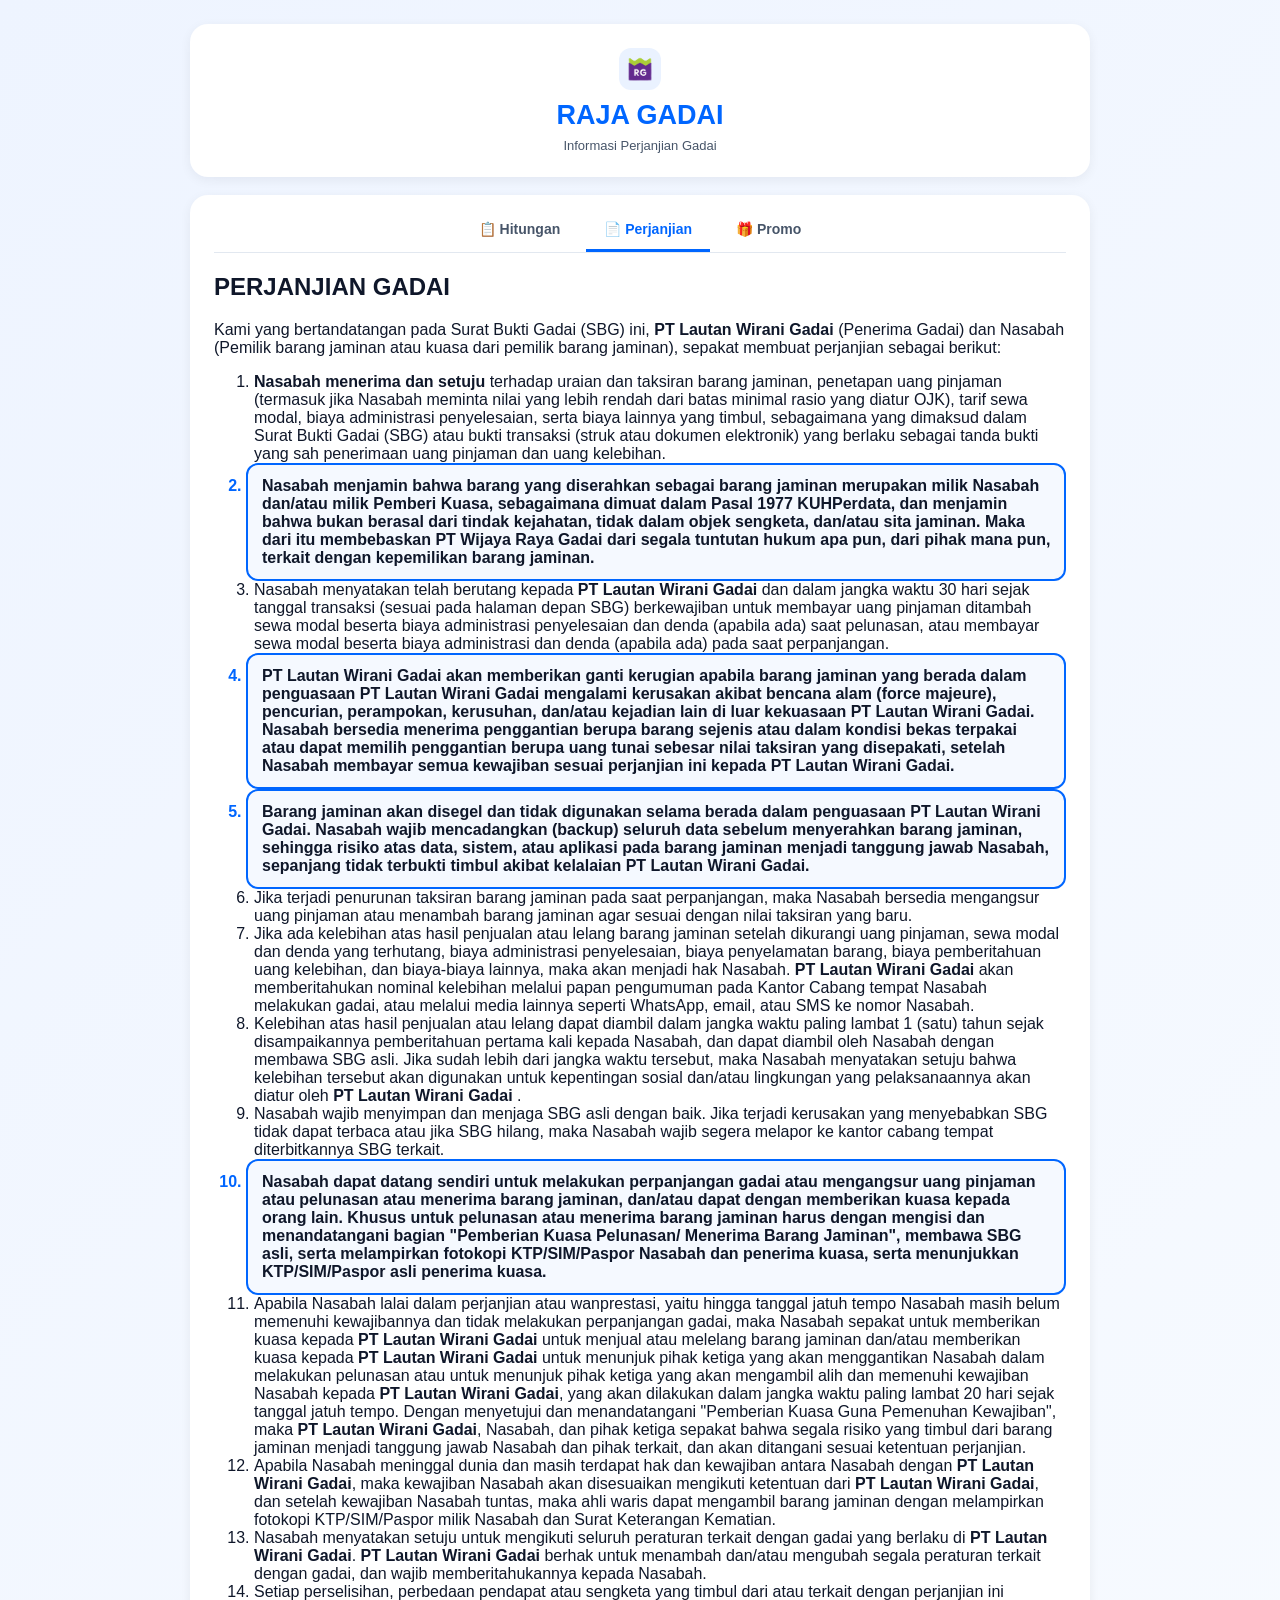
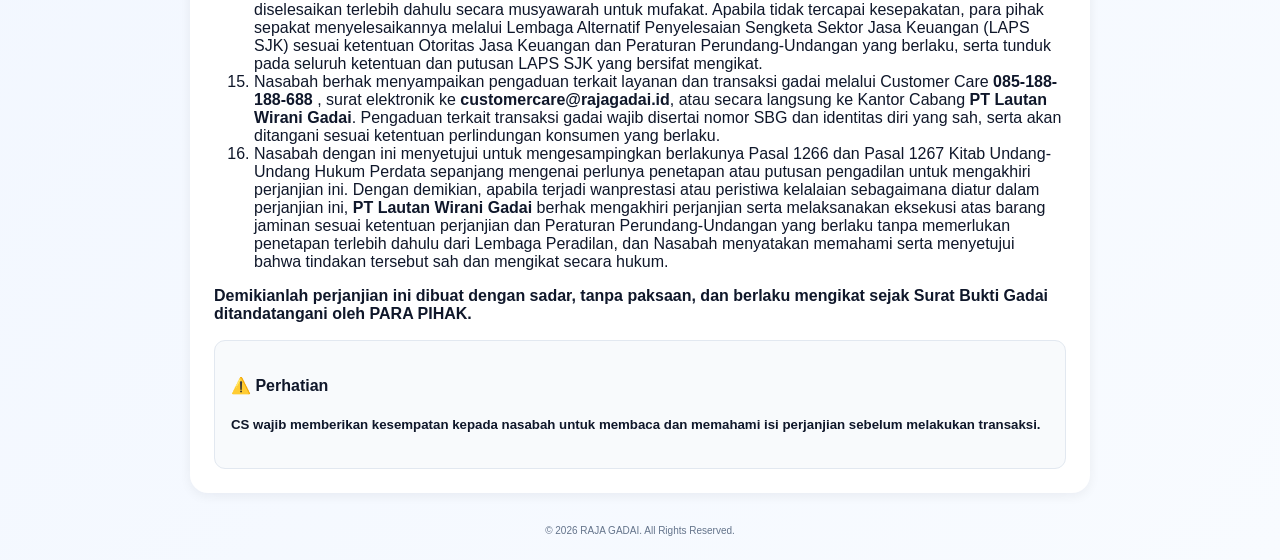
==== perjanjian.html @ 86bb8aac "menambahkan promo dan memisahkan menu" ====
<!DOCTYPE html>
<html lang="id">
<head>
  <meta charset="UTF-8" />
  <meta name="viewport" content="width=device-width, initial-scale=1.0" />

  <title>Perjanjian Gadai - Raja Gadai</title>
  <link rel="icon" href="logo.png" type="image/png" />

  <link rel="stylesheet" href="styles.css" />
</head>

<body>

  <div class="container">


    <!-- HEADER -->

    <section class="card header-card">

      <div class="brand-mark">
        <img src="logo.png" alt="Raja Gadai">
      </div>

      <h1>
        <span class="highlight">RAJA GADAI</span>
      </h1>

      <p>
        Informasi Perjanjian Gadai
      </p>

    </section>

    <!-- NAVIGATION -->

    <section class="card calculator-card">

      <div class="tabs">

        <div class="tab-navigation">

            <button
                class="tab-btn"
                onclick="window.location.href='index.html'">
                <span>📋</span>
                Hitungan
            </button>

            <button
                class="tab-btn active">
                <span>📄</span>
                Perjanjian
            </button>
            
            <button
                class="tab-btn"
                onclick="window.location.href='promo.html'">
                <span>🎁</span>
                Promo
            </button>
        </div>

      </div>

      <!-- PERJANJIAN -->

      <div class="perjanjian-info">


        <div class="perjanjian-header">
<!-- 
          <span class="perjanjian-icon">
            📄
          </span>

          <div>

            <h3>
              Perjanjian Gadai
            </h3>

            <p>
              Perjanjian antara PT Wijaya Raya Gadai
              dan Nasabah sebagaimana tercantum dalam
              Surat Bukti Gadai (SBG).
            </p>

          </div> -->

        </div>


<div class="perjanjian-document"> 

                <h2>PERJANJIAN GADAI</h2>

                <p>
                  Kami yang bertandatangan pada Surat Bukti Gadai (SBG) ini,
                  <b>PT Lautan Wirani Gadai</b> (Penerima Gadai) dan Nasabah
                  (Pemilik barang jaminan atau kuasa dari pemilik barang jaminan),
                  sepakat membuat perjanjian sebagai berikut:
                </p>

                <ol>

                  <li>
                    <strong>Nasabah menerima dan setuju</strong> terhadap uraian dan
                    taksiran barang jaminan, penetapan uang pinjaman (termasuk jika
                    Nasabah meminta nilai yang lebih rendah dari batas minimal rasio
                    yang diatur OJK), tarif sewa modal, biaya administrasi penyelesaian,
                    serta biaya lainnya yang timbul, sebagaimana yang dimaksud dalam
                    Surat Bukti Gadai (SBG) atau bukti transaksi (struk atau dokumen
                    elektronik) yang berlaku sebagai tanda bukti yang sah penerimaan
                    uang pinjaman dan uang kelebihan.
                  </li>

                  <li class="point-highlight">
                    <b>Nasabah menjamin bahwa barang yang diserahkan sebagai barang
                    jaminan merupakan milik Nasabah dan/atau milik Pemberi Kuasa,
                    sebagaimana dimuat dalam Pasal 1977 KUHPerdata, dan menjamin bahwa
                    bukan berasal dari tindak kejahatan, tidak dalam objek sengketa,
                    dan/atau sita jaminan. Maka dari itu membebaskan PT Wijaya Raya
                    Gadai dari segala tuntutan hukum apa pun, dari pihak mana pun,
                    terkait dengan kepemilikan barang jaminan.</b>
                  </li>

                  <li>
                    Nasabah menyatakan telah berutang kepada <b>PT Lautan Wirani Gadai</b> dan
                    dalam jangka waktu 30 hari sejak tanggal transaksi (sesuai pada
                    halaman depan SBG) berkewajiban untuk membayar uang pinjaman
                    ditambah sewa modal beserta biaya administrasi penyelesaian dan
                    denda (apabila ada) saat pelunasan, atau membayar sewa modal beserta
                    biaya administrasi dan denda (apabila ada) pada saat perpanjangan.
                  </li>

                  <li class="point-highlight">
                    <b><b>PT Lautan Wirani Gadai</b> akan memberikan ganti kerugian apabila barang
                    jaminan yang berada dalam penguasaan <b>PT Lautan Wirani Gadai</b> mengalami
                    kerusakan akibat bencana alam (force majeure), pencurian,
                    perampokan, kerusuhan, dan/atau kejadian lain di luar kekuasaan
                    <b>PT Lautan Wirani Gadai</b>. Nasabah bersedia menerima penggantian berupa
                    barang sejenis atau dalam kondisi bekas terpakai atau dapat memilih
                    penggantian berupa uang tunai sebesar nilai taksiran yang disepakati,
                    setelah Nasabah membayar semua kewajiban sesuai perjanjian ini
                    kepada <b>PT Lautan Wirani Gadai</b>.</b>
                  </li>

                  <li class="point-highlight">
                    <b>Barang jaminan akan disegel dan tidak digunakan selama berada dalam
                    penguasaan <b>PT Lautan Wirani Gadai</b>. Nasabah wajib mencadangkan
                    (backup) seluruh data sebelum menyerahkan barang jaminan, sehingga
                    risiko atas data, sistem, atau aplikasi pada barang jaminan menjadi
                    tanggung jawab Nasabah, sepanjang tidak terbukti timbul akibat
                    kelalaian <b>PT Lautan Wirani Gadai</b>.</b>
                  </li>

                  <li>
                    Jika terjadi penurunan taksiran barang jaminan pada saat
                    perpanjangan, maka Nasabah bersedia mengangsur uang pinjaman atau
                    menambah barang jaminan agar sesuai dengan nilai taksiran yang baru.
                  </li>

                  <li>
                    Jika ada kelebihan atas hasil penjualan atau lelang barang jaminan
                    setelah dikurangi uang pinjaman, sewa modal dan denda yang
                    terhutang, biaya administrasi penyelesaian, biaya penyelamatan
                    barang, biaya pemberitahuan uang kelebihan, dan biaya-biaya lainnya,
                    maka akan menjadi hak Nasabah. <b>PT Lautan Wirani Gadai</b> akan
                    memberitahukan nominal kelebihan melalui papan pengumuman pada
                    Kantor Cabang tempat Nasabah melakukan gadai, atau melalui media
                    lainnya seperti WhatsApp, email, atau SMS ke nomor Nasabah.
                  </li>

                  <li>
                    Kelebihan atas hasil penjualan atau lelang dapat diambil dalam
                    jangka waktu paling lambat 1 (satu) tahun sejak disampaikannya
                    pemberitahuan pertama kali kepada Nasabah, dan dapat diambil oleh
                    Nasabah dengan membawa SBG asli. Jika sudah lebih dari jangka waktu
                    tersebut, maka Nasabah menyatakan setuju bahwa kelebihan tersebut
                    akan digunakan untuk kepentingan sosial dan/atau lingkungan yang
                    pelaksanaannya akan diatur oleh <b>PT Lautan Wirani Gadai</b> .
                  </li>

                  <li>
                    Nasabah wajib menyimpan dan menjaga SBG asli dengan baik. Jika
                    terjadi kerusakan yang menyebabkan SBG tidak dapat terbaca atau
                    jika SBG hilang, maka Nasabah wajib segera melapor ke kantor cabang
                    tempat diterbitkannya SBG terkait.
                  </li>

                  <li class="point-highlight">
                    <b>Nasabah dapat datang sendiri untuk melakukan perpanjangan gadai
                    atau mengangsur uang pinjaman atau pelunasan atau menerima barang
                    jaminan, dan/atau dapat dengan memberikan kuasa kepada orang lain.
                    Khusus untuk pelunasan atau menerima barang jaminan harus dengan
                    mengisi dan menandatangani bagian "Pemberian Kuasa Pelunasan/
                    Menerima Barang Jaminan", membawa SBG asli, serta melampirkan
                    fotokopi KTP/SIM/Paspor Nasabah dan penerima kuasa, serta
                    menunjukkan KTP/SIM/Paspor asli penerima kuasa.</b>
                  </li>

                  <li>
                    Apabila Nasabah lalai dalam perjanjian atau wanprestasi, yaitu
                    hingga tanggal jatuh tempo Nasabah masih belum memenuhi
                    kewajibannya dan tidak melakukan perpanjangan gadai, maka Nasabah
                    sepakat untuk memberikan kuasa kepada <b>PT Lautan Wirani Gadai</b> untuk
                    menjual atau melelang barang jaminan dan/atau memberikan kuasa
                    kepada <b>PT Lautan Wirani Gadai</b> untuk menunjuk pihak ketiga yang akan
                    menggantikan Nasabah dalam melakukan pelunasan atau untuk menunjuk
                    pihak ketiga yang akan mengambil alih dan memenuhi kewajiban
                    Nasabah kepada <b>PT Lautan Wirani Gadai</b>, yang akan dilakukan dalam
                    jangka waktu paling lambat 20 hari sejak tanggal jatuh tempo.
                    Dengan menyetujui dan menandatangani "Pemberian Kuasa Guna
                    Pemenuhan Kewajiban", maka <b>PT Lautan Wirani Gadai</b>, Nasabah, dan
                    pihak ketiga sepakat bahwa segala risiko yang timbul dari barang
                    jaminan menjadi tanggung jawab Nasabah dan pihak terkait, dan akan
                    ditangani sesuai ketentuan perjanjian.
                  </li>

                  <li>
                    Apabila Nasabah meninggal dunia dan masih terdapat hak dan
                    kewajiban antara Nasabah dengan <b>PT Lautan Wirani Gadai</b>, maka
                    kewajiban Nasabah akan disesuaikan mengikuti ketentuan dari
                    <b>PT Lautan Wirani Gadai</b>, dan setelah kewajiban Nasabah tuntas,
                    maka ahli waris dapat mengambil barang jaminan dengan melampirkan
                    fotokopi KTP/SIM/Paspor milik Nasabah dan Surat Keterangan
                    Kematian.
                  </li>

                  <li>
                    Nasabah menyatakan setuju untuk mengikuti seluruh peraturan terkait
                    dengan gadai yang berlaku di <b>PT Lautan Wirani Gadai</b>. <b>PT Lautan Wirani Gadai</b> 
                    berhak untuk menambah dan/atau mengubah segala peraturan
                    terkait dengan gadai, dan wajib memberitahukannya kepada Nasabah.
                  </li>

                  <li>
                    Setiap perselisihan, perbedaan pendapat atau sengketa yang timbul
                    dari atau terkait dengan perjanjian ini diselesaikan terlebih dahulu
                    secara musyawarah untuk mufakat. Apabila tidak tercapai kesepakatan,
                    para pihak sepakat menyelesaikannya melalui Lembaga Alternatif
                    Penyelesaian Sengketa Sektor Jasa Keuangan (LAPS SJK) sesuai
                    ketentuan Otoritas Jasa Keuangan dan Peraturan Perundang-Undangan
                    yang berlaku, serta tunduk pada seluruh ketentuan dan putusan
                    LAPS SJK yang bersifat mengikat.
                  </li>

                  <li>
                    Nasabah berhak menyampaikan pengaduan terkait layanan dan transaksi
                    gadai melalui Customer Care <strong> 085-188-188-688 </strong>,
                    surat elektronik ke <strong>customercare@rajagadai.id</strong>,
                    atau secara langsung ke Kantor Cabang <b>PT Lautan Wirani Gadai</b>.
                    Pengaduan terkait transaksi gadai wajib disertai nomor SBG dan
                    identitas diri yang sah, serta akan ditangani sesuai ketentuan
                    perlindungan konsumen yang berlaku.
                  </li>

                  <li>
                    Nasabah dengan ini menyetujui untuk mengesampingkan berlakunya
                    Pasal 1266 dan Pasal 1267 Kitab Undang-Undang Hukum Perdata
                    sepanjang mengenai perlunya penetapan atau putusan pengadilan
                    untuk mengakhiri perjanjian ini. Dengan demikian, apabila terjadi
                    wanprestasi atau peristiwa kelalaian sebagaimana diatur dalam
                    perjanjian ini, <b>PT Lautan Wirani Gadai</b> berhak mengakhiri perjanjian
                    serta melaksanakan eksekusi atas barang jaminan sesuai ketentuan
                    perjanjian dan Peraturan Perundang-Undangan yang berlaku tanpa
                    memerlukan penetapan terlebih dahulu dari Lembaga Peradilan, dan
                    Nasabah menyatakan memahami serta menyetujui bahwa tindakan
                    tersebut sah dan mengikat secara hukum.
                  </li>

                </ol>

                <div class="perjanjian-closing">
                  <strong>
                    Demikianlah perjanjian ini dibuat dengan sadar, tanpa paksaan,
                    dan berlaku mengikat sejak Surat Bukti Gadai ditandatangani
                    oleh PARA PIHAK.
                  </strong>
                </div>
              </div>
            </div>
            <div class="info-box">
            <h4>⚠️ Perhatian</h4>
            <h5>CS wajib memberikan kesempatan kepada nasabah
              untuk membaca dan memahami isi perjanjian sebelum
              melakukan transaksi.</h5>
        </div>

    </section>


    <!-- FOOTER -->

    <div class="footer-note">
      © 2026 RAJA GADAI. All Rights Reserved.
    </div>


  </div>

</body>
</html>
---- styles.css ----
:root {
  --primary: #0066ff;
  --primary-dark: #0052cc;
  --success: #10b981;
  --warning: #f59e0b;
  --danger: #ef4444;
  --info: #3b82f6;
  --purple: #8b5cf6;
  --gray-50: #f8fafc;
  --gray-100: #f1f5f9;
  --gray-200: #e2e8f0;
  --gray-300: #cbd5e1;
  --gray-500: #64748b;
  --gray-600: #475569;
  --gray-700: #334155;
  --gray-900: #0f172a;
}

* { box-sizing: border-box; }
html, body { margin: 0; padding: 0; }
body {
  font-family: -apple-system, BlinkMacSystemFont, "Segoe UI", Roboto, "Helvetica Neue", Arial, sans-serif;
  background: linear-gradient(135deg, #eef4ff 0%, #f8fbff 100%);
  color: var(--gray-900);
  min-height: 100vh;
  padding: 24px;
}
button, input { font: inherit; }
.container { max-width: 900px; margin: 0 auto; display: grid; gap: 18px; }
.card {
  background: #fff;
  border-radius: 18px;
  padding: 24px;
  box-shadow: 0 3px 12px rgba(15, 23, 42, .06);
}
.header-card { text-align: center; padding: 24px; }
/* .brand-mark {
  width: 42px; height: 42px; margin: 0 auto 10px;
  align-items: center;
  justify-content: center;
  display: ; place-items: center; border-radius: 12px;
  background: #eaf2ff; color: var(--primary); font-weight: 800; font-size: 13px;
} */


/* =========================
   PROMO
========================= */

.promo-header {
  display: flex;
  align-items: center;
  gap: 14px;
  padding: 18px;
  margin-bottom: 18px;

  background: #f8fafc;
  border: 1px solid var(--gray-200);
  border-radius: 12px;
}

.promo-icon {
  width: 46px;
  height: 46px;

  display: flex;
  align-items: center;
  justify-content: center;

  background: #eaf2ff;
  border-radius: 12px;

  font-size: 23px;
}

.promo-header h3 {
  margin: 0 0 4px;
  font-size: 17px;
}

.promo-header p {
  margin: 0;
  color: var(--gray-600);
  font-size: 12px;
}


/* GRID */

.promo-grid {
  display: grid;
  grid-template-columns: 1fr 1fr;
  gap: 14px;
}


/* CARD */

.promo-card {
  padding: 18px;

  border-radius: 12px;
  border: 1px solid var(--gray-200);

  background: white;

  transition: transform 0.2s, box-shadow 0.2s;
}

.promo-card:hover {
  transform: translateY(-2px);

  box-shadow:
    0 4px 12px rgba(0, 0, 0, 0.08);
}


/* TOP */

.promo-card-top {
  display: flex;
  align-items: center;
  justify-content: space-between;

  margin-bottom: 12px;
}

.promo-emoji {
  font-size: 25px;
}

.promo-badge {
  padding: 5px 9px;

  border-radius: 20px;

  background: var(--gray-100);

  color: var(--gray-600);

  font-size: 10px;
  font-weight: 700;
}


/* TEXT */

.promo-card h4 {
  margin: 0 0 8px;

  font-size: 15px;
  font-weight: 700;
}

.promo-highlight {
  margin-bottom: 10px;

  font-size: 20px;
  font-weight: 700;

  color: var(--primary);
}

.promo-highlight strong {
  font-size: 24px;
}

.promo-card p {
  margin: 0;

  color: var(--gray-600);

  font-size: 12px;
  line-height: 1.6;
}


/* VARIASI CARD */

.promo-fast {
  border-left: 4px solid var(--success);
}

.promo-free {
  border-left: 4px solid var(--info);
}

.promo-late {
  border-left: 4px solid var(--warning);
}

.promo-member {
  border-left: 4px solid #8b5cf6;
}


/* INFO */

.promo-note {
  display: flex;
  gap: 12px;

  margin-top: 18px;
  padding: 15px;

  border-radius: 10px;

  background: rgba(59, 130, 246, 0.06);
  border: 1px solid rgba(59, 130, 246, 0.15);
}

.promo-note > span {
  font-size: 20px;
}

.promo-note strong {
  display: block;
  margin-bottom: 3px;

  font-size: 13px;
}

.promo-note p {
  margin: 0;

  color: var(--gray-600);

  font-size: 11px;
  line-height: 1.5;
}


/* MOBILE */

@media (max-width: 600px) {

  .promo-grid {
    grid-template-columns: 1fr;
  }

  .promo-card {
    padding: 16px;
  }

}


.brand-mark {
  width: 42px;
  height: 42px;
  margin: 0 auto 10px;

  display: flex;
  align-items: center;
  justify-content: center;

  border-radius: 12px;
  background: #eaf2ff;
}

.brand-mark img {
  width: 100%;
  height: 100%;
  object-fit: contain;
  border-radius: 10px;
}
.header-card h1 { margin: 0; font-size: 27px; font-weight: 800; }
.highlight { color: var(--primary); }
.header-card p { margin: 7px 0 0; color: var(--gray-600); font-size: 13px; }

.calculator-card { padding-top: 14px; }
.tabs { display: flex; justify-content: center; border-bottom: 1px solid var(--gray-200); }
.tab-navigation { display: flex; gap: 8px; }
.tab-btn {
  padding: 12px 18px; background: transparent; border: 0; border-bottom: 3px solid transparent;
  cursor: pointer; color: var(--gray-600); font-size: 14px; font-weight: 700; transition: .2s;
}
.tab-btn:hover { color: var(--gray-900); }
.tab-btn.active { color: var(--primary); border-bottom-color: var(--primary); }
.tab-content { opacity: 1; transition: opacity .2s; padding-top: 22px; }
.tab-content.hidden { display: none; opacity: 0; }

.form-row { display: grid; grid-template-columns: 1fr 1fr; gap: 18px; }
.form-group { margin-bottom: 22px; }
.form-group label { display: block; font-weight: 750; margin-bottom: 9px; font-size: 14px; }
.form-group input[type="text"], .form-group input[type="date"] {
  width: 100%; padding: 13px 15px; border: 1px solid var(--gray-300); border-radius: 10px;
  font-size: 16px; color: var(--gray-900); background: #fff; outline: none;
}
.form-group input:focus { border-color: var(--primary); box-shadow: 0 0 0 3px rgba(0,102,255,.10); }
.form-group input:disabled { background: var(--gray-100); color: var(--gray-700); }
.input-wrap { position: relative; }
.input-wrap > span { position: absolute; left: 14px; top: 50%; transform: translateY(-50%); font-weight: 700; color: var(--gray-600); z-index: 1; }
.input-wrap input { padding-left: 43px !important; }
.form-group small { display: block; color: var(--gray-500); font-size: 11px; margin-top: 7px; }

.category-grid { display: grid; grid-template-columns: 1fr; gap: 10px; }
.category-option {
  display: grid; grid-template-columns: 24px 30px 1fr; grid-template-rows: auto auto;
  column-gap: 8px; padding: 13px 14px; border: 2px solid var(--gray-200); border-radius: 11px;
  cursor: pointer; transition: .2s; background: #fff;
}
.category-option input { width: 18px; height: 18px; cursor: pointer; grid-row: 1 / 3; margin: 2px 0 0; }
.category-option .icon { grid-column: 2; grid-row: 1 / 3; font-size: 19px; }
.category-option .label-text { grid-column: 3; font-weight: 700; color: var(--gray-900); font-size: 13px; }
.category-option .desc { grid-column: 3; font-size: 11px; color: var(--gray-600); line-height: 1.4; margin-top: 3px; }
.category-option:has(input:checked) { border-color: var(--primary); background: rgba(0,102,255,.045); box-shadow: 0 0 0 2px rgba(0,102,255,.06); }
.category-option:has(input:checked) .label-text { color: var(--primary); }

.btn-submit {
  width: 100%; padding: 14px; background: var(--primary); color: #fff; border: 0; border-radius: 10px;
  font-weight: 800; font-size: 15px; cursor: pointer; transition: .2s; margin-top: 3px;
}
.btn-submit:hover { background: var(--primary-dark); transform: translateY(-1px); }

.tabel-info { padding: 4px 0; }
.tabel-info h3 { margin: 0; font-size: 17px; }
.table-note { color: var(--gray-500); font-size: 12px; margin: 5px 0 12px; }
.table-scroll { overflow-x: auto; }
.admin-table { width: 100%; border-collapse: collapse; }
.admin-table th, .admin-table td { padding: 11px 12px; text-align: left; border-bottom: 1px solid var(--gray-200); }
.admin-table th { background: var(--gray-50); font-weight: 750; font-size: 13px; }
.admin-table td { font-size: 13px; }

.result-section { display: none; }
.result-heading { margin-bottom: 16px; }
.eyebrow { display: block; font-size: 10px; font-weight: 800; letter-spacing: .08em; color: var(--primary); margin-bottom: 4px; }
.result-heading h2 { margin: 0; font-size: 21px; }
.result-heading p { margin: 5px 0 0; font-size: 12px; color: var(--gray-500); }

.loan-summary {
  display: grid; grid-template-columns: 1fr 1.2fr; gap: 18px; padding: 18px; background: var(--gray-50);
  border: 1px solid var(--gray-200); border-radius: 14px; margin-bottom: 14px;
}
.loan-main { display: flex; flex-direction: column; justify-content: center; }
.summary-label { display: block; font-size: 10px; color: var(--gray-500); font-weight: 800; letter-spacing: .05em; margin-bottom: 4px; }
.loan-main strong { font-size: 26px; color: var(--primary); }
.loan-main > span:last-child { color: var(--gray-600); font-size: 12px; margin-top: 3px; }
.date-summary { display: grid; grid-template-columns: 1fr 1fr; gap: 14px; }
.date-summary > div { display: flex; flex-direction: column; justify-content: center; gap: 2px; }
.date-summary strong { font-size: 12px; line-height: 1.4; }

.main-result {
  padding: 20px; border-radius: 14px; border: 1px solid rgba(16,185,129,.25); background: rgba(16,185,129,.07);
  margin-bottom: 14px;
}
.main-result-label { display: flex; align-items: center; gap: 7px; font-size: 14px; font-weight: 800; color: var(--gray-700); }
.main-result-amount { display: block; margin-top: 4px; font-size: 31px; line-height: 1.2; color: var(--success); }
.main-result p { margin: 5px 0 0; font-size: 11px; color: var(--gray-600); }

.cost-details { margin-bottom: 20px; border: 1px solid var(--gray-200); border-radius: 12px; overflow: hidden; background: #fff; }
.cost-details summary { padding: 12px 15px; cursor: pointer; font-size: 12px; font-weight: 700; color: var(--gray-700); background: var(--gray-50); }
.biaya-card { padding: 8px 15px 12px; background: #fff; }
.biaya-row { display: flex; justify-content: space-between; gap: 12px; padding: 8px 0; font-size: 12px; color: var(--gray-700); }
.biaya-total { display: flex; justify-content: space-between; gap: 12px; padding: 10px 0 2px; margin-top: 3px; border-top: 1px solid var(--gray-200); font-weight: 800; font-size: 13px; }

.skenario-title-wrap { margin: 2px 0 12px; }
.skenario-title-wrap h3 { margin: 0; font-size: 17px; }
.skenario-title-wrap p { margin: 4px 0 0; color: var(--gray-500); font-size: 11px; }
.scenario-cards { display: grid; gap: 11px; }
.scenario-card {
  position: relative; padding: 17px 18px; border-radius: 12px; display: flex; justify-content: space-between; align-items: center;
  gap: 14px; border: 1px solid transparent; box-shadow: 0 1px 3px rgba(15,23,42,.035);
}
.scenario-card.terima { border-left: 5px solid var(--success); background: rgba(16,185,129,.07); }
.scenario-card.diskon { border-left: 5px solid var(--info); background: rgba(59,130,246,.075); }
.scenario-card.perpanjang { border-left: 5px solid var(--warning); background: rgba(245,158,11,.075); }
.scenario-card.lewat { border-left: 5px solid var(--danger); background: rgba(239,68,68,.07); }
.scenario-card.pengganti { border-left: 5px solid var(--purple); background: rgba(139,92,246,.07); }
.scenario-left { min-width: 0; }
.scenario-card h4 { margin: 0 0 4px; font-size: 14px; font-weight: 800; }
.scenario-card p { margin: 0; font-size: 11px; color: var(--gray-600); line-height: 1.45; }
.scenario-date { margin-top: 4px; font-size: 10px; font-weight: 700; color: var(--gray-500); }
.scenario-right { text-align: right; flex-shrink: 0; }
.scenario-right .nominal { font-size: 18px; font-weight: 850; white-space: nowrap; color: var(--gray-900); }
.scenario-right .label { display: block; font-size: 9px; color: var(--gray-500); margin-bottom: 2px; }
.recommended { position: absolute; top: -9px; right: 14px; padding: 3px 8px; border-radius: 20px; background: var(--primary); color: #fff; font-size: 9px; font-weight: 800; }

.info-box { margin-top: 17px; padding: 14px 16px; border-radius: 11px; background: var(--gray-50); border: 1px solid var(--gray-200); }
.info-box strong { font-size: 12px; }
.info-box p { margin: 5px 0 0; font-size: 11px; line-height: 1.5; color: var(--gray-600); }
.footer-note { text-align: center; margin-top: 14px; font-size: 10px; color: var(--gray-500); }

.perjanjian-document li.point-highlight::marker {
  font-weight: 800;
  color: var(--primary);
}

.perjanjian-document li.point-highlight {
  position: relative;
  padding: 12px 12px 12px 14px;
  margin-left: -8px;
  border: 2px solid var(--primary);
  border-radius: 12px;
  background: rgba(0, 102, 255, 0.04);
}

@media (max-width: 700px) {
  body { padding: 12px; }
  .card { padding: 18px; border-radius: 15px; }
  .header-card h1 { font-size: 22px; }
  .form-row, .loan-summary { grid-template-columns: 1fr; }
  .date-summary { grid-template-columns: 1fr 1fr; }
  .loan-main strong { font-size: 24px; }
  .main-result-amount { font-size: 28px; }
}

@media (max-width: 430px) {
  .scenario-card { align-items: flex-start; }
  .scenario-right .nominal { font-size: 15px; }
  .scenario-card h4 { font-size: 13px; }
  .scenario-card p { font-size: 10.5px; }
  .date-summary { gap: 9px; }
  .date-summary strong { font-size: 11px; }
  .recommended { right: 9px; }
}
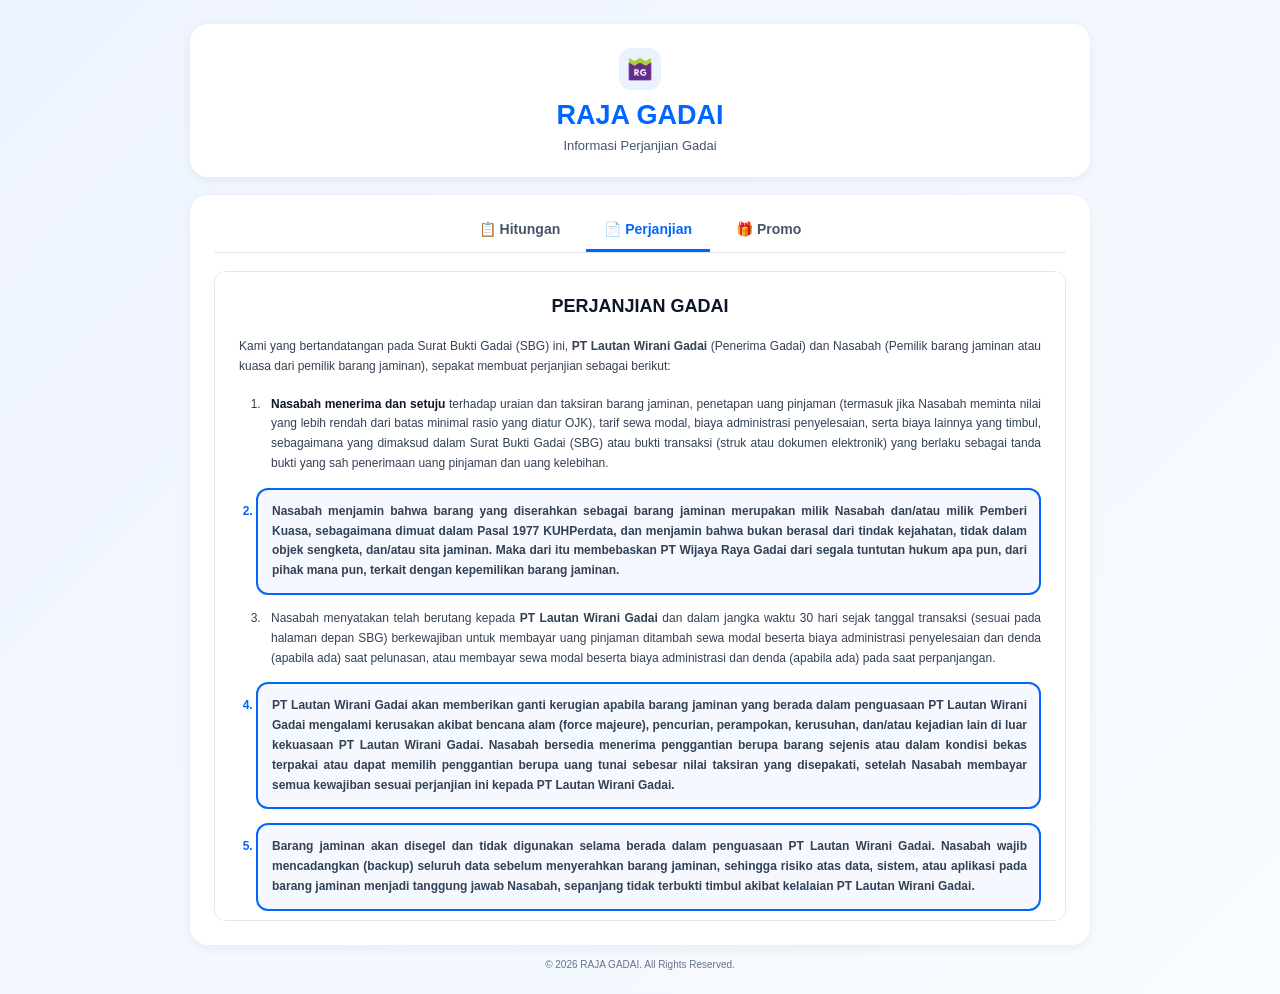
==== commit dfa0c3ea: "merapihkan semua tampilan dan perjainan" ====
--- a/perjanjian.html
+++ b/perjanjian.html
@@ -1,5 +1,6 @@
 <!DOCTYPE html>
 <html lang="id">
+
 <head>
   <meta charset="UTF-8" />
   <meta name="viewport" content="width=device-width, initial-scale=1.0" />
@@ -41,265 +42,226 @@
 
         <div class="tab-navigation">
 
-            <button
-                class="tab-btn"
-                onclick="window.location.href='index.html'">
-                <span>📋</span>
-                Hitungan
-            </button>
-
-            <button
-                class="tab-btn active">
-                <span>📄</span>
-                Perjanjian
-            </button>
-            
-            <button
-                class="tab-btn"
-                onclick="window.location.href='promo.html'">
-                <span>🎁</span>
-                Promo
-            </button>
+          <button class="tab-btn" onclick="window.location.href='index.html'">
+            <span>📋</span>
+            Hitungan
+          </button>
+
+          <button class="tab-btn active">
+            <span>📄</span>
+            Perjanjian
+          </button>
+
+          <button class="tab-btn" onclick="window.location.href='promo.html'">
+            <span>🎁</span>
+            Promo
+          </button>
         </div>
 
+      </div> <br>
+
+      <!-- PERJANJIAN -->
+      <div class="perjanjian-document">
+
+        <h2>PERJANJIAN GADAI</h2>
+
+        <p>
+          Kami yang bertandatangan pada Surat Bukti Gadai (SBG) ini,
+          <b>PT Lautan Wirani Gadai</b> (Penerima Gadai) dan Nasabah
+          (Pemilik barang jaminan atau kuasa dari pemilik barang jaminan),
+          sepakat membuat perjanjian sebagai berikut:
+        </p>
+
+        <ol>
+
+          <li>
+            <strong>Nasabah menerima dan setuju</strong> terhadap uraian dan
+            taksiran barang jaminan, penetapan uang pinjaman (termasuk jika
+            Nasabah meminta nilai yang lebih rendah dari batas minimal rasio
+            yang diatur OJK), tarif sewa modal, biaya administrasi penyelesaian,
+            serta biaya lainnya yang timbul, sebagaimana yang dimaksud dalam
+            Surat Bukti Gadai (SBG) atau bukti transaksi (struk atau dokumen
+            elektronik) yang berlaku sebagai tanda bukti yang sah penerimaan
+            uang pinjaman dan uang kelebihan.
+          </li>
+
+          <li class="point-highlight">
+            <b>Nasabah menjamin bahwa barang yang diserahkan sebagai barang
+              jaminan merupakan milik Nasabah dan/atau milik Pemberi Kuasa,
+              sebagaimana dimuat dalam Pasal 1977 KUHPerdata, dan menjamin bahwa
+              bukan berasal dari tindak kejahatan, tidak dalam objek sengketa,
+              dan/atau sita jaminan. Maka dari itu membebaskan PT Wijaya Raya
+              Gadai dari segala tuntutan hukum apa pun, dari pihak mana pun,
+              terkait dengan kepemilikan barang jaminan.</b>
+          </li>
+
+          <li>
+            Nasabah menyatakan telah berutang kepada <b>PT Lautan Wirani Gadai</b> dan
+            dalam jangka waktu 30 hari sejak tanggal transaksi (sesuai pada
+            halaman depan SBG) berkewajiban untuk membayar uang pinjaman
+            ditambah sewa modal beserta biaya administrasi penyelesaian dan
+            denda (apabila ada) saat pelunasan, atau membayar sewa modal beserta
+            biaya administrasi dan denda (apabila ada) pada saat perpanjangan.
+          </li>
+
+          <li class="point-highlight">
+            <b><b>PT Lautan Wirani Gadai</b> akan memberikan ganti kerugian apabila barang
+              jaminan yang berada dalam penguasaan <b>PT Lautan Wirani Gadai</b> mengalami
+              kerusakan akibat bencana alam (force majeure), pencurian,
+              perampokan, kerusuhan, dan/atau kejadian lain di luar kekuasaan
+              <b>PT Lautan Wirani Gadai</b>. Nasabah bersedia menerima penggantian berupa
+              barang sejenis atau dalam kondisi bekas terpakai atau dapat memilih
+              penggantian berupa uang tunai sebesar nilai taksiran yang disepakati,
+              setelah Nasabah membayar semua kewajiban sesuai perjanjian ini
+              kepada <b>PT Lautan Wirani Gadai</b>.</b>
+          </li>
+
+          <li class="point-highlight">
+            <b>Barang jaminan akan disegel dan tidak digunakan selama berada dalam
+              penguasaan <b>PT Lautan Wirani Gadai</b>. Nasabah wajib mencadangkan
+              (backup) seluruh data sebelum menyerahkan barang jaminan, sehingga
+              risiko atas data, sistem, atau aplikasi pada barang jaminan menjadi
+              tanggung jawab Nasabah, sepanjang tidak terbukti timbul akibat
+              kelalaian <b>PT Lautan Wirani Gadai</b>.</b>
+          </li>
+
+          <li>
+            Jika terjadi penurunan taksiran barang jaminan pada saat
+            perpanjangan, maka Nasabah bersedia mengangsur uang pinjaman atau
+            menambah barang jaminan agar sesuai dengan nilai taksiran yang baru.
+          </li>
+
+          <li>
+            Jika ada kelebihan atas hasil penjualan atau lelang barang jaminan
+            setelah dikurangi uang pinjaman, sewa modal dan denda yang
+            terhutang, biaya administrasi penyelesaian, biaya penyelamatan
+            barang, biaya pemberitahuan uang kelebihan, dan biaya-biaya lainnya,
+            maka akan menjadi hak Nasabah. <b>PT Lautan Wirani Gadai</b> akan
+            memberitahukan nominal kelebihan melalui papan pengumuman pada
+            Kantor Cabang tempat Nasabah melakukan gadai, atau melalui media
+            lainnya seperti WhatsApp, email, atau SMS ke nomor Nasabah.
+          </li>
+
+          <li>
+            Kelebihan atas hasil penjualan atau lelang dapat diambil dalam
+            jangka waktu paling lambat 1 (satu) tahun sejak disampaikannya
+            pemberitahuan pertama kali kepada Nasabah, dan dapat diambil oleh
+            Nasabah dengan membawa SBG asli. Jika sudah lebih dari jangka waktu
+            tersebut, maka Nasabah menyatakan setuju bahwa kelebihan tersebut
+            akan digunakan untuk kepentingan sosial dan/atau lingkungan yang
+            pelaksanaannya akan diatur oleh <b>PT Lautan Wirani Gadai</b> .
+          </li>
+
+          <li>
+            Nasabah wajib menyimpan dan menjaga SBG asli dengan baik. Jika
+            terjadi kerusakan yang menyebabkan SBG tidak dapat terbaca atau
+            jika SBG hilang, maka Nasabah wajib segera melapor ke kantor cabang
+            tempat diterbitkannya SBG terkait.
+          </li>
+
+          <li class="point-highlight">
+            <b>Nasabah dapat datang sendiri untuk melakukan perpanjangan gadai
+              atau mengangsur uang pinjaman atau pelunasan atau menerima barang
+              jaminan, dan/atau dapat dengan memberikan kuasa kepada orang lain.
+              Khusus untuk pelunasan atau menerima barang jaminan harus dengan
+              mengisi dan menandatangani bagian "Pemberian Kuasa Pelunasan/
+              Menerima Barang Jaminan", membawa SBG asli, serta melampirkan
+              fotokopi KTP/SIM/Paspor Nasabah dan penerima kuasa, serta
+              menunjukkan KTP/SIM/Paspor asli penerima kuasa.</b>
+          </li>
+
+          <li>
+            Apabila Nasabah lalai dalam perjanjian atau wanprestasi, yaitu
+            hingga tanggal jatuh tempo Nasabah masih belum memenuhi
+            kewajibannya dan tidak melakukan perpanjangan gadai, maka Nasabah
+            sepakat untuk memberikan kuasa kepada <b>PT Lautan Wirani Gadai</b> untuk
+            menjual atau melelang barang jaminan dan/atau memberikan kuasa
+            kepada <b>PT Lautan Wirani Gadai</b> untuk menunjuk pihak ketiga yang akan
+            menggantikan Nasabah dalam melakukan pelunasan atau untuk menunjuk
+            pihak ketiga yang akan mengambil alih dan memenuhi kewajiban
+            Nasabah kepada <b>PT Lautan Wirani Gadai</b>, yang akan dilakukan dalam
+            jangka waktu paling lambat 20 hari sejak tanggal jatuh tempo.
+            Dengan menyetujui dan menandatangani "Pemberian Kuasa Guna
+            Pemenuhan Kewajiban", maka <b>PT Lautan Wirani Gadai</b>, Nasabah, dan
+            pihak ketiga sepakat bahwa segala risiko yang timbul dari barang
+            jaminan menjadi tanggung jawab Nasabah dan pihak terkait, dan akan
+            ditangani sesuai ketentuan perjanjian.
+          </li>
+
+          <li>
+            Apabila Nasabah meninggal dunia dan masih terdapat hak dan
+            kewajiban antara Nasabah dengan <b>PT Lautan Wirani Gadai</b>, maka
+            kewajiban Nasabah akan disesuaikan mengikuti ketentuan dari
+            <b>PT Lautan Wirani Gadai</b>, dan setelah kewajiban Nasabah tuntas,
+            maka ahli waris dapat mengambil barang jaminan dengan melampirkan
+            fotokopi KTP/SIM/Paspor milik Nasabah dan Surat Keterangan
+            Kematian.
+          </li>
+
+          <li>
+            Nasabah menyatakan setuju untuk mengikuti seluruh peraturan terkait
+            dengan gadai yang berlaku di <b>PT Lautan Wirani Gadai</b>. <b>PT Lautan Wirani Gadai</b>
+            berhak untuk menambah dan/atau mengubah segala peraturan
+            terkait dengan gadai, dan wajib memberitahukannya kepada Nasabah.
+          </li>
+
+          <li>
+            Setiap perselisihan, perbedaan pendapat atau sengketa yang timbul
+            dari atau terkait dengan perjanjian ini diselesaikan terlebih dahulu
+            secara musyawarah untuk mufakat. Apabila tidak tercapai kesepakatan,
+            para pihak sepakat menyelesaikannya melalui Lembaga Alternatif
+            Penyelesaian Sengketa Sektor Jasa Keuangan (LAPS SJK) sesuai
+            ketentuan Otoritas Jasa Keuangan dan Peraturan Perundang-Undangan
+            yang berlaku, serta tunduk pada seluruh ketentuan dan putusan
+            LAPS SJK yang bersifat mengikat.
+          </li>
+
+          <li>
+            Nasabah berhak menyampaikan pengaduan terkait layanan dan transaksi
+            gadai melalui Customer Care <strong> 085-188-188-688 </strong>,
+            surat elektronik ke <strong>customercare@rajagadai.id</strong>,
+            atau secara langsung ke Kantor Cabang <b>PT Lautan Wirani Gadai</b>.
+            Pengaduan terkait transaksi gadai wajib disertai nomor SBG dan
+            identitas diri yang sah, serta akan ditangani sesuai ketentuan
+            perlindungan konsumen yang berlaku.
+          </li>
+
+          <li>
+            Nasabah dengan ini menyetujui untuk mengesampingkan berlakunya
+            Pasal 1266 dan Pasal 1267 Kitab Undang-Undang Hukum Perdata
+            sepanjang mengenai perlunya penetapan atau putusan pengadilan
+            untuk mengakhiri perjanjian ini. Dengan demikian, apabila terjadi
+            wanprestasi atau peristiwa kelalaian sebagaimana diatur dalam
+            perjanjian ini, <b>PT Lautan Wirani Gadai</b> berhak mengakhiri perjanjian
+            serta melaksanakan eksekusi atas barang jaminan sesuai ketentuan
+            perjanjian dan Peraturan Perundang-Undangan yang berlaku tanpa
+            memerlukan penetapan terlebih dahulu dari Lembaga Peradilan, dan
+            Nasabah menyatakan memahami serta menyetujui bahwa tindakan
+            tersebut sah dan mengikat secara hukum.
+          </li>
+
+        </ol>
+
+        <div class="perjanjian-closing">
+          <strong>
+            Demikianlah perjanjian ini dibuat dengan sadar, tanpa paksaan,
+            dan berlaku mengikat sejak Surat Bukti Gadai ditandatangani
+            oleh PARA PIHAK.
+          </strong>
+        </div>
       </div>
-
-      <!-- PERJANJIAN -->
-
-      <div class="perjanjian-info">
-
-
-        <div class="perjanjian-header">
-<!-- 
-          <span class="perjanjian-icon">
-            📄
-          </span>
-
-          <div>
-
-            <h3>
-              Perjanjian Gadai
-            </h3>
-
-            <p>
-              Perjanjian antara PT Wijaya Raya Gadai
-              dan Nasabah sebagaimana tercantum dalam
-              Surat Bukti Gadai (SBG).
-            </p>
-
-          </div> -->
-
-        </div>
-
-
-<div class="perjanjian-document"> 
-
-                <h2>PERJANJIAN GADAI</h2>
-
-                <p>
-                  Kami yang bertandatangan pada Surat Bukti Gadai (SBG) ini,
-                  <b>PT Lautan Wirani Gadai</b> (Penerima Gadai) dan Nasabah
-                  (Pemilik barang jaminan atau kuasa dari pemilik barang jaminan),
-                  sepakat membuat perjanjian sebagai berikut:
-                </p>
-
-                <ol>
-
-                  <li>
-                    <strong>Nasabah menerima dan setuju</strong> terhadap uraian dan
-                    taksiran barang jaminan, penetapan uang pinjaman (termasuk jika
-                    Nasabah meminta nilai yang lebih rendah dari batas minimal rasio
-                    yang diatur OJK), tarif sewa modal, biaya administrasi penyelesaian,
-                    serta biaya lainnya yang timbul, sebagaimana yang dimaksud dalam
-                    Surat Bukti Gadai (SBG) atau bukti transaksi (struk atau dokumen
-                    elektronik) yang berlaku sebagai tanda bukti yang sah penerimaan
-                    uang pinjaman dan uang kelebihan.
-                  </li>
-
-                  <li class="point-highlight">
-                    <b>Nasabah menjamin bahwa barang yang diserahkan sebagai barang
-                    jaminan merupakan milik Nasabah dan/atau milik Pemberi Kuasa,
-                    sebagaimana dimuat dalam Pasal 1977 KUHPerdata, dan menjamin bahwa
-                    bukan berasal dari tindak kejahatan, tidak dalam objek sengketa,
-                    dan/atau sita jaminan. Maka dari itu membebaskan PT Wijaya Raya
-                    Gadai dari segala tuntutan hukum apa pun, dari pihak mana pun,
-                    terkait dengan kepemilikan barang jaminan.</b>
-                  </li>
-
-                  <li>
-                    Nasabah menyatakan telah berutang kepada <b>PT Lautan Wirani Gadai</b> dan
-                    dalam jangka waktu 30 hari sejak tanggal transaksi (sesuai pada
-                    halaman depan SBG) berkewajiban untuk membayar uang pinjaman
-                    ditambah sewa modal beserta biaya administrasi penyelesaian dan
-                    denda (apabila ada) saat pelunasan, atau membayar sewa modal beserta
-                    biaya administrasi dan denda (apabila ada) pada saat perpanjangan.
-                  </li>
-
-                  <li class="point-highlight">
-                    <b><b>PT Lautan Wirani Gadai</b> akan memberikan ganti kerugian apabila barang
-                    jaminan yang berada dalam penguasaan <b>PT Lautan Wirani Gadai</b> mengalami
-                    kerusakan akibat bencana alam (force majeure), pencurian,
-                    perampokan, kerusuhan, dan/atau kejadian lain di luar kekuasaan
-                    <b>PT Lautan Wirani Gadai</b>. Nasabah bersedia menerima penggantian berupa
-                    barang sejenis atau dalam kondisi bekas terpakai atau dapat memilih
-                    penggantian berupa uang tunai sebesar nilai taksiran yang disepakati,
-                    setelah Nasabah membayar semua kewajiban sesuai perjanjian ini
-                    kepada <b>PT Lautan Wirani Gadai</b>.</b>
-                  </li>
-
-                  <li class="point-highlight">
-                    <b>Barang jaminan akan disegel dan tidak digunakan selama berada dalam
-                    penguasaan <b>PT Lautan Wirani Gadai</b>. Nasabah wajib mencadangkan
-                    (backup) seluruh data sebelum menyerahkan barang jaminan, sehingga
-                    risiko atas data, sistem, atau aplikasi pada barang jaminan menjadi
-                    tanggung jawab Nasabah, sepanjang tidak terbukti timbul akibat
-                    kelalaian <b>PT Lautan Wirani Gadai</b>.</b>
-                  </li>
-
-                  <li>
-                    Jika terjadi penurunan taksiran barang jaminan pada saat
-                    perpanjangan, maka Nasabah bersedia mengangsur uang pinjaman atau
-                    menambah barang jaminan agar sesuai dengan nilai taksiran yang baru.
-                  </li>
-
-                  <li>
-                    Jika ada kelebihan atas hasil penjualan atau lelang barang jaminan
-                    setelah dikurangi uang pinjaman, sewa modal dan denda yang
-                    terhutang, biaya administrasi penyelesaian, biaya penyelamatan
-                    barang, biaya pemberitahuan uang kelebihan, dan biaya-biaya lainnya,
-                    maka akan menjadi hak Nasabah. <b>PT Lautan Wirani Gadai</b> akan
-                    memberitahukan nominal kelebihan melalui papan pengumuman pada
-                    Kantor Cabang tempat Nasabah melakukan gadai, atau melalui media
-                    lainnya seperti WhatsApp, email, atau SMS ke nomor Nasabah.
-                  </li>
-
-                  <li>
-                    Kelebihan atas hasil penjualan atau lelang dapat diambil dalam
-                    jangka waktu paling lambat 1 (satu) tahun sejak disampaikannya
-                    pemberitahuan pertama kali kepada Nasabah, dan dapat diambil oleh
-                    Nasabah dengan membawa SBG asli. Jika sudah lebih dari jangka waktu
-                    tersebut, maka Nasabah menyatakan setuju bahwa kelebihan tersebut
-                    akan digunakan untuk kepentingan sosial dan/atau lingkungan yang
-                    pelaksanaannya akan diatur oleh <b>PT Lautan Wirani Gadai</b> .
-                  </li>
-
-                  <li>
-                    Nasabah wajib menyimpan dan menjaga SBG asli dengan baik. Jika
-                    terjadi kerusakan yang menyebabkan SBG tidak dapat terbaca atau
-                    jika SBG hilang, maka Nasabah wajib segera melapor ke kantor cabang
-                    tempat diterbitkannya SBG terkait.
-                  </li>
-
-                  <li class="point-highlight">
-                    <b>Nasabah dapat datang sendiri untuk melakukan perpanjangan gadai
-                    atau mengangsur uang pinjaman atau pelunasan atau menerima barang
-                    jaminan, dan/atau dapat dengan memberikan kuasa kepada orang lain.
-                    Khusus untuk pelunasan atau menerima barang jaminan harus dengan
-                    mengisi dan menandatangani bagian "Pemberian Kuasa Pelunasan/
-                    Menerima Barang Jaminan", membawa SBG asli, serta melampirkan
-                    fotokopi KTP/SIM/Paspor Nasabah dan penerima kuasa, serta
-                    menunjukkan KTP/SIM/Paspor asli penerima kuasa.</b>
-                  </li>
-
-                  <li>
-                    Apabila Nasabah lalai dalam perjanjian atau wanprestasi, yaitu
-                    hingga tanggal jatuh tempo Nasabah masih belum memenuhi
-                    kewajibannya dan tidak melakukan perpanjangan gadai, maka Nasabah
-                    sepakat untuk memberikan kuasa kepada <b>PT Lautan Wirani Gadai</b> untuk
-                    menjual atau melelang barang jaminan dan/atau memberikan kuasa
-                    kepada <b>PT Lautan Wirani Gadai</b> untuk menunjuk pihak ketiga yang akan
-                    menggantikan Nasabah dalam melakukan pelunasan atau untuk menunjuk
-                    pihak ketiga yang akan mengambil alih dan memenuhi kewajiban
-                    Nasabah kepada <b>PT Lautan Wirani Gadai</b>, yang akan dilakukan dalam
-                    jangka waktu paling lambat 20 hari sejak tanggal jatuh tempo.
-                    Dengan menyetujui dan menandatangani "Pemberian Kuasa Guna
-                    Pemenuhan Kewajiban", maka <b>PT Lautan Wirani Gadai</b>, Nasabah, dan
-                    pihak ketiga sepakat bahwa segala risiko yang timbul dari barang
-                    jaminan menjadi tanggung jawab Nasabah dan pihak terkait, dan akan
-                    ditangani sesuai ketentuan perjanjian.
-                  </li>
-
-                  <li>
-                    Apabila Nasabah meninggal dunia dan masih terdapat hak dan
-                    kewajiban antara Nasabah dengan <b>PT Lautan Wirani Gadai</b>, maka
-                    kewajiban Nasabah akan disesuaikan mengikuti ketentuan dari
-                    <b>PT Lautan Wirani Gadai</b>, dan setelah kewajiban Nasabah tuntas,
-                    maka ahli waris dapat mengambil barang jaminan dengan melampirkan
-                    fotokopi KTP/SIM/Paspor milik Nasabah dan Surat Keterangan
-                    Kematian.
-                  </li>
-
-                  <li>
-                    Nasabah menyatakan setuju untuk mengikuti seluruh peraturan terkait
-                    dengan gadai yang berlaku di <b>PT Lautan Wirani Gadai</b>. <b>PT Lautan Wirani Gadai</b> 
-                    berhak untuk menambah dan/atau mengubah segala peraturan
-                    terkait dengan gadai, dan wajib memberitahukannya kepada Nasabah.
-                  </li>
-
-                  <li>
-                    Setiap perselisihan, perbedaan pendapat atau sengketa yang timbul
-                    dari atau terkait dengan perjanjian ini diselesaikan terlebih dahulu
-                    secara musyawarah untuk mufakat. Apabila tidak tercapai kesepakatan,
-                    para pihak sepakat menyelesaikannya melalui Lembaga Alternatif
-                    Penyelesaian Sengketa Sektor Jasa Keuangan (LAPS SJK) sesuai
-                    ketentuan Otoritas Jasa Keuangan dan Peraturan Perundang-Undangan
-                    yang berlaku, serta tunduk pada seluruh ketentuan dan putusan
-                    LAPS SJK yang bersifat mengikat.
-                  </li>
-
-                  <li>
-                    Nasabah berhak menyampaikan pengaduan terkait layanan dan transaksi
-                    gadai melalui Customer Care <strong> 085-188-188-688 </strong>,
-                    surat elektronik ke <strong>customercare@rajagadai.id</strong>,
-                    atau secara langsung ke Kantor Cabang <b>PT Lautan Wirani Gadai</b>.
-                    Pengaduan terkait transaksi gadai wajib disertai nomor SBG dan
-                    identitas diri yang sah, serta akan ditangani sesuai ketentuan
-                    perlindungan konsumen yang berlaku.
-                  </li>
-
-                  <li>
-                    Nasabah dengan ini menyetujui untuk mengesampingkan berlakunya
-                    Pasal 1266 dan Pasal 1267 Kitab Undang-Undang Hukum Perdata
-                    sepanjang mengenai perlunya penetapan atau putusan pengadilan
-                    untuk mengakhiri perjanjian ini. Dengan demikian, apabila terjadi
-                    wanprestasi atau peristiwa kelalaian sebagaimana diatur dalam
-                    perjanjian ini, <b>PT Lautan Wirani Gadai</b> berhak mengakhiri perjanjian
-                    serta melaksanakan eksekusi atas barang jaminan sesuai ketentuan
-                    perjanjian dan Peraturan Perundang-Undangan yang berlaku tanpa
-                    memerlukan penetapan terlebih dahulu dari Lembaga Peradilan, dan
-                    Nasabah menyatakan memahami serta menyetujui bahwa tindakan
-                    tersebut sah dan mengikat secara hukum.
-                  </li>
-
-                </ol>
-
-                <div class="perjanjian-closing">
-                  <strong>
-                    Demikianlah perjanjian ini dibuat dengan sadar, tanpa paksaan,
-                    dan berlaku mengikat sejak Surat Bukti Gadai ditandatangani
-                    oleh PARA PIHAK.
-                  </strong>
-                </div>
-              </div>
-            </div>
-            <div class="info-box">
-            <h4>⚠️ Perhatian</h4>
-            <h5>CS wajib memberikan kesempatan kepada nasabah
-              untuk membaca dan memahami isi perjanjian sebelum
-              melakukan transaksi.</h5>
-        </div>
-
-    </section>
-
-
-    <!-- FOOTER -->
-
-    <div class="footer-note">
-      © 2026 RAJA GADAI. All Rights Reserved.
-    </div>
-
-
   </div>
+  </section>
+
+  <!-- FOOTER -->
+
+  <div class="footer-note">
+    © 2026 RAJA GADAI. All Rights Reserved.
+  </div>
+
+
+  </div>
 
 </body>
+
 </html>
--- a/styles.css
+++ b/styles.css
@@ -1,3 +1,4 @@
+
 :root {
   --primary: #0066ff;
   --primary-dark: #0052cc;
@@ -42,10 +43,13 @@
   background: #eaf2ff; color: var(--primary); font-weight: 800; font-size: 13px;
 } */
 
-
 /* =========================
-   PROMO
+   PROMO PAGE
 ========================= */
+
+.promo-page {
+  padding: 4px 0;
+}
 
 .promo-header {
   display: flex;
@@ -53,39 +57,37 @@
   gap: 14px;
   padding: 18px;
   margin-bottom: 18px;
-
   background: #f8fafc;
   border: 1px solid var(--gray-200);
   border-radius: 12px;
 }
 
-.promo-icon {
+.promo-icon,
+.perjanjian-icon {
   width: 46px;
   height: 46px;
-
+  flex-shrink: 0;
   display: flex;
   align-items: center;
   justify-content: center;
-
   background: #eaf2ff;
   border-radius: 12px;
-
   font-size: 23px;
 }
 
-.promo-header h3 {
+.promo-header h3,
+.perjanjian-header h3 {
   margin: 0 0 4px;
   font-size: 17px;
 }
 
-.promo-header p {
+.promo-header p,
+.perjanjian-header p {
   margin: 0;
   color: var(--gray-600);
   font-size: 12px;
-}
-
-
-/* GRID */
+  line-height: 1.5;
+}
 
 .promo-grid {
   display: grid;
@@ -93,35 +95,23 @@
   gap: 14px;
 }
 
-
-/* CARD */
-
 .promo-card {
   padding: 18px;
-
   border-radius: 12px;
   border: 1px solid var(--gray-200);
-
   background: white;
-
-  transition: transform 0.2s, box-shadow 0.2s;
+  transition: all 0.2s;
 }
 
 .promo-card:hover {
   transform: translateY(-2px);
-
-  box-shadow:
-    0 4px 12px rgba(0, 0, 0, 0.08);
-}
-
-
-/* TOP */
+  box-shadow: 0 4px 12px rgba(0, 0, 0, 0.08);
+}
 
 .promo-card-top {
   display: flex;
   align-items: center;
   justify-content: space-between;
-
   margin-bottom: 12px;
 }
 
@@ -131,34 +121,23 @@
 
 .promo-badge {
   padding: 5px 9px;
-
   border-radius: 20px;
-
   background: var(--gray-100);
-
   color: var(--gray-600);
-
   font-size: 10px;
   font-weight: 700;
 }
 
-
-/* TEXT */
-
 .promo-card h4 {
   margin: 0 0 8px;
-
   font-size: 15px;
-  font-weight: 700;
 }
 
 .promo-highlight {
   margin-bottom: 10px;
-
+  color: var(--primary);
   font-size: 20px;
   font-weight: 700;
-
-  color: var(--primary);
 }
 
 .promo-highlight strong {
@@ -167,16 +146,11 @@
 
 .promo-card p {
   margin: 0;
-
   color: var(--gray-600);
-
   font-size: 12px;
   line-height: 1.6;
 }
 
-
-/* VARIASI CARD */
-
 .promo-fast {
   border-left: 4px solid var(--success);
 }
@@ -193,40 +167,123 @@
   border-left: 4px solid #8b5cf6;
 }
 
-
-/* INFO */
-
-.promo-note {
+.promo-note,
+.perjanjian-note {
   display: flex;
   gap: 12px;
-
   margin-top: 18px;
   padding: 15px;
-
   border-radius: 10px;
-
   background: rgba(59, 130, 246, 0.06);
   border: 1px solid rgba(59, 130, 246, 0.15);
 }
 
-.promo-note > span {
+.promo-note > span,
+.perjanjian-note > span {
   font-size: 20px;
 }
 
-.promo-note strong {
+.promo-note strong,
+.perjanjian-note strong {
   display: block;
   margin-bottom: 3px;
-
   font-size: 13px;
 }
 
-.promo-note p {
+.promo-note p,
+.perjanjian-note p {
   margin: 0;
-
   color: var(--gray-600);
-
   font-size: 11px;
   line-height: 1.5;
+}
+
+
+/* =========================
+   PERJANJIAN
+========================= */
+
+.perjanjian-info {
+  padding: 4px 0;
+}
+
+.perjanjian-header {
+  display: flex;
+  align-items: center;
+  gap: 14px;
+  padding: 18px;
+  margin-bottom: 16px;
+  background: #f8fafc;
+  border: 1px solid var(--gray-200);
+  border-radius: 12px;
+}
+
+.perjanjian-document {
+  max-height: 650px;
+  overflow-y: auto;
+  padding: 24px;
+  background: white;
+  border: 1px solid var(--gray-200);
+  border-radius: 12px;
+}
+
+.perjanjian-document h2 {
+  margin: 0 0 20px;
+  text-align: center;
+  font-size: 18px;
+  font-weight: 800;
+}
+
+.perjanjian-document > p {
+  margin: 0 0 18px;
+  color: var(--gray-700);
+  font-size: 12px;
+  line-height: 1.65;
+  text-align: justify;
+}
+
+.perjanjian-document ol {
+  margin: 0;
+  padding-left: 25px;
+}
+
+.perjanjian-document li {
+  padding-left: 7px;
+  margin-bottom: 14px;
+  color: var(--gray-700);
+  font-size: 12px;
+  line-height: 1.65;
+  text-align: justify;
+}
+
+.perjanjian-document li strong {
+  color: var(--gray-900);
+}
+
+
+/* POINT 2, 4, 5, 10 */
+
+.perjanjian-document li.point-highlight {
+  margin-left: -8px;
+  padding: 14px;
+  border: 2px solid var(--primary);
+  border-radius: 12px;
+  background: rgba(0, 102, 255, 0.04);
+}
+
+.perjanjian-document li.point-highlight::marker {
+  color: var(--primary);
+  font-weight: 800;
+}
+
+.perjanjian-closing {
+  margin-top: 20px;
+  padding: 18px;
+  border-top: 1px solid var(--gray-200);
+  text-align: center;
+  color: var(--gray-700);
+  font-size: 12px;
+  line-height: 1.6;
 }
 
 
@@ -240,6 +297,17 @@
 
   .promo-card {
     padding: 16px;
+  }
+
+  .perjanjian-document {
+    max-height: 600px;
+    padding: 16px;
+  }
+
+  .perjanjian-document li,
+  .perjanjian-document > p {
+    font-size: 11px;
+    line-height: 1.6;
   }
 
 }
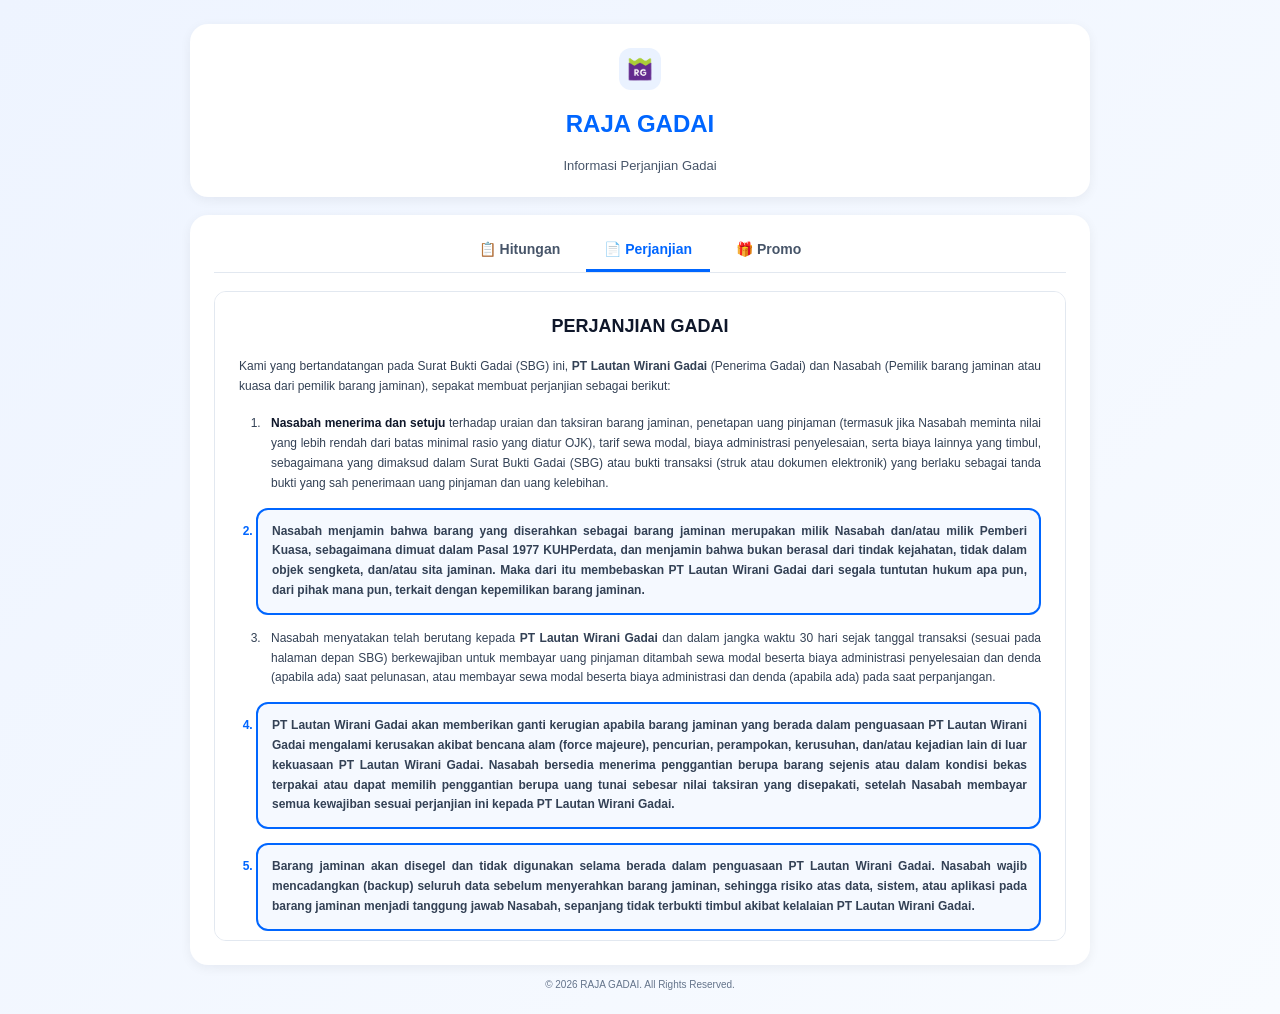
==== commit e496ff62: "mengubah tamapilan alert dan informasi kirim Whatsapp" ====
--- a/perjanjian.html
+++ b/perjanjian.html
@@ -90,7 +90,7 @@
               jaminan merupakan milik Nasabah dan/atau milik Pemberi Kuasa,
               sebagaimana dimuat dalam Pasal 1977 KUHPerdata, dan menjamin bahwa
               bukan berasal dari tindak kejahatan, tidak dalam objek sengketa,
-              dan/atau sita jaminan. Maka dari itu membebaskan PT Wijaya Raya
+              dan/atau sita jaminan. Maka dari itu membebaskan PT Lautan Wirani
               Gadai dari segala tuntutan hukum apa pun, dari pihak mana pun,
               terkait dengan kepemilikan barang jaminan.</b>
           </li>
--- a/styles.css
+++ b/styles.css
@@ -332,6 +332,299 @@
   object-fit: contain;
   border-radius: 10px;
 }
+
+/* =========================
+   ACTION BUTTONS
+========================= */
+
+.action-buttons {
+  display: grid;
+  grid-template-columns: 1fr 1fr;
+  gap: 12px;
+  margin-top: 20px;
+}
+
+.btn-action {
+  display: flex;
+  align-items: center;
+  justify-content: center;
+  gap: 8px;
+
+  width: 100%;
+  padding: 13px 16px;
+
+  border: none;
+  border-radius: 8px;
+
+  font-size: 14px;
+  font-weight: 700;
+
+  cursor: pointer;
+  transition: all 0.2s;
+}
+
+.btn-action:hover {
+  transform: translateY(-1px);
+}
+
+.btn-whatsapp {
+  background: #10b981;
+  color: white;
+}
+
+.btn-whatsapp:hover {
+  background: #059669;
+}
+
+.btn-print {
+  background: var(--primary);
+  color: white;
+}
+
+.btn-print:hover {
+  background: #0052cc;
+}
+
+
+/* =========================
+   PRINT
+========================= */
+
+@media print {
+
+  body {
+    background: white;
+    padding: 0;
+  }
+
+  .container {
+    max-width: 100%;
+  }
+
+  .card {
+    box-shadow: none;
+    border-radius: 0;
+  }
+
+  .header-card {
+    border-bottom: 1px solid #ddd;
+  }
+
+  .action-buttons,
+  .tab-navigation,
+  .tabs,
+  .footer-note {
+    display: none !important;
+  }
+
+  .result-section {
+    display: block !important;
+  }
+
+  .scenario-card {
+    break-inside: avoid;
+  }
+
+  .cost-details {
+    display: block;
+  }
+
+  .cost-details > summary {
+    display: none;
+  }
+}
+
+
+@media (max-width: 600px) {
+
+  .action-buttons {
+    grid-template-columns: 1fr;
+  }
+
+}
+
+
+/* =========================
+   TOAST / ALERT COPY WA
+========================= */
+
+.copy-toast {
+    position: fixed !important;
+
+    /* Tengah layar */
+    top: 50% !important;
+    left: 50% !important;
+    right: auto !important;
+
+    transform: translate(-50%, -50%) !important;
+
+    width: max-content;
+    min-width: 320px;
+    max-width: 90%;
+
+    display: flex;
+    align-items: center;
+    gap: 14px;
+
+    padding: 18px 22px;
+
+    background: #ffffff;
+    border-radius: 16px;
+
+    box-shadow: 0 15px 40px rgba(0, 0, 0, 0.20);
+
+    opacity: 0;
+    visibility: hidden;
+
+    transition:
+        opacity 0.3s ease,
+        visibility 0.3s ease;
+
+    z-index: 999999;
+}
+
+
+/* Saat muncul */
+.copy-toast.show {
+    opacity: 1;
+    visibility: visible;
+
+    transform: translate(-50%, -50%) !important;
+}
+
+
+/* ICON */
+.toast-icon {
+    width: 42px;
+    height: 42px;
+    flex: 0 0 42px;
+
+    display: flex;
+    align-items: center;
+    justify-content: center;
+
+    border-radius: 50%;
+    background: #e8f7ee;
+    color: #16a34a;
+
+    font-size: 22px;
+    font-weight: 700;
+}
+
+
+/* CONTENT */
+.toast-content {
+    display: flex;
+    flex-direction: column;
+    gap: 4px;
+    text-align: left;
+}
+
+
+/* JUDUL */
+.toast-content strong {
+    margin: 0;
+    font-size: 15px;
+    line-height: 1.4;
+    color: #222;
+}
+
+
+/* DESKRIPSI */
+.toast-content span {
+    margin: 0;
+    font-size: 13px;
+    line-height: 1.4;
+    color: #777;
+}
+
+
+/* ERROR */
+.copy-toast.error .toast-icon {
+    background: #feecec;
+    color: #dc2626;
+}
+
+
+/* MOBILE */
+@media (max-width: 430px) {
+    .copy-toast {
+        min-width: 0;
+        width: calc(100% - 32px);
+        max-width: 400px;
+    }
+}
+
+
+/* Saat muncul */
+.copy-toast.show {
+    opacity: 1;
+    visibility: visible;
+    transform: translate(-50%, -50%) !important;
+}
+
+
+/* ICON */
+.toast-icon {
+    width: 42px;
+    height: 42px;
+
+    flex: 0 0 42px;
+
+    display: flex;
+    align-items: center;
+    justify-content: center;
+
+    border-radius: 50%;
+
+    background: #e8f7ee;
+    color: #16a34a;
+
+    font-size: 22px;
+    font-weight: 700;
+}
+
+
+/* CONTENT */
+.toast-content {
+    display: flex;
+    flex-direction: column;
+    gap: 4px;
+
+    text-align: left;
+}
+
+
+/* JUDUL */
+.toast-content strong {
+    margin: 0;
+
+    font-size: 15px;
+    line-height: 1.4;
+
+    color: #222;
+}
+
+
+/* DESKRIPSI */
+.toast-content span {
+    margin: 0;
+
+    font-size: 13px;
+    line-height: 1.4;
+
+    color: #777;
+}
+
+
+/* ERROR */
+.copy-toast.error .toast-icon {
+    background: #feecec;
+    color: #dc2626;
+} */
+
+
+
 .header-card h1 { margin: 0; font-size: 27px; font-weight: 800; }
 .highlight { color: var(--primary); }
 .header-card p { margin: 7px 0 0; color: var(--gray-600); font-size: 13px; }
